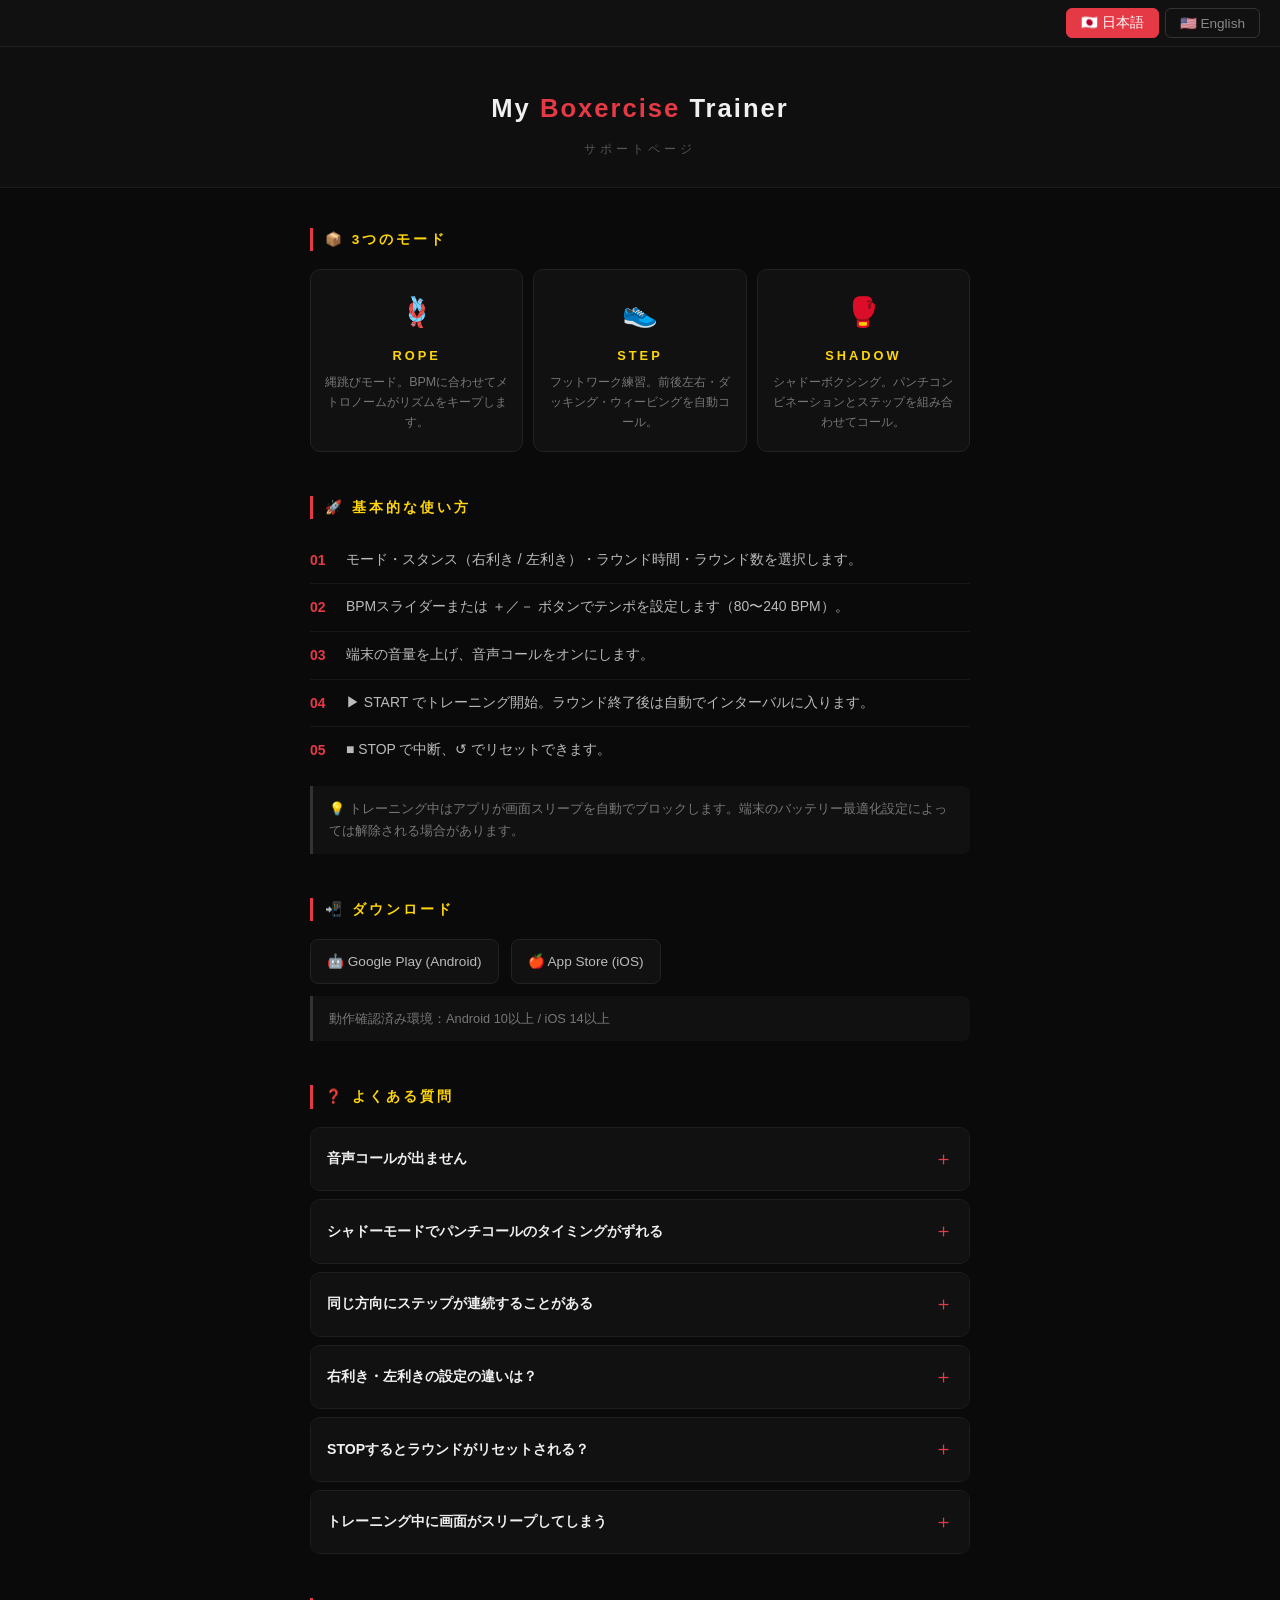
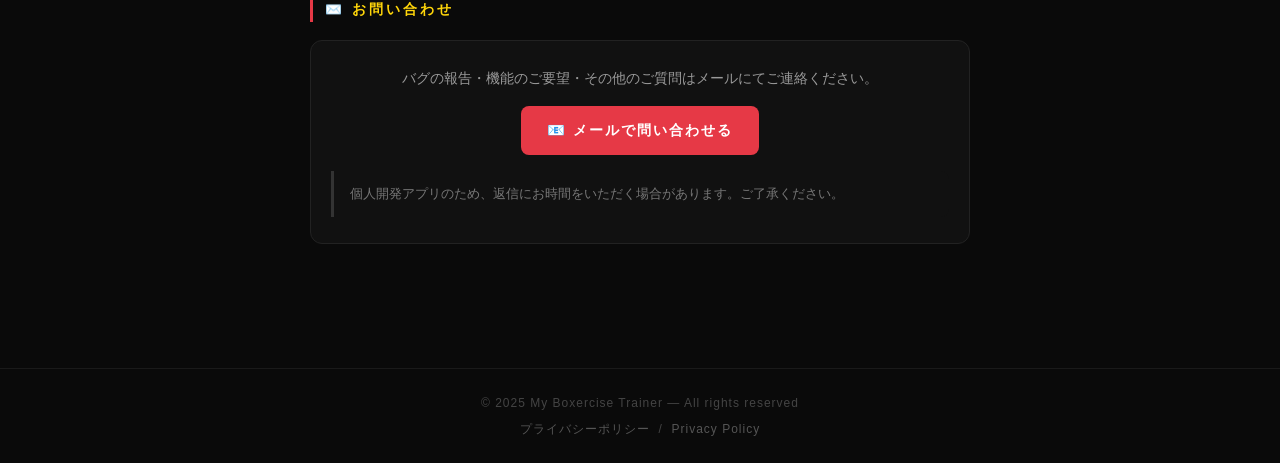
==== mbt/index.html @ f697223b "2nd" ====
<!DOCTYPE html>
<html lang="ja">
<head>
<meta charset="UTF-8">
<meta name="viewport" content="width=device-width, initial-scale=1.0">
<title>My Boxercise Trainer — サポート / Support</title>
<style>
* { margin: 0; padding: 0; box-sizing: border-box; }

body {
  background: #0a0a0a;
  color: #f0f0f0;
  font-family: -apple-system, BlinkMacSystemFont, 'Segoe UI', 'Helvetica Neue', Arial, sans-serif;
  min-height: 100vh;
  line-height: 1.7;
}

.lang-bar {
  background: #111;
  border-bottom: 1px solid #222;
  display: flex;
  justify-content: flex-end;
  padding: 8px 20px;
  gap: 6px;
}
.lang-btn {
  background: none;
  border: 1px solid #333;
  border-radius: 6px;
  color: #888;
  font-size: 0.85rem;
  padding: 5px 14px;
  cursor: pointer;
}
.lang-btn.active { background: #e63946; border-color: #e63946; color: #fff; }

header {
  padding: 40px 20px 28px;
  text-align: center;
  border-bottom: 1px solid #1a1a1a;
  background: #0f0f0f;
}
.logo { font-size: 1.6rem; font-weight: 900; letter-spacing: 2px; color: #f0f0f0; }
.logo span { color: #e63946; }
.header-sub { font-size: 0.75rem; letter-spacing: 4px; color: #555; margin-top: 8px; text-transform: uppercase; }

.container { max-width: 700px; margin: 0 auto; padding: 40px 20px 80px; }
.section { margin-bottom: 44px; }
.section-title {
  font-size: 0.85rem;
  font-weight: 700;
  letter-spacing: 3px;
  color: #ffd60a;
  text-transform: uppercase;
  border-left: 3px solid #e63946;
  padding-left: 12px;
  margin-bottom: 18px;
}

.mode-grid { display: grid; grid-template-columns: repeat(3,1fr); gap: 10px; }
@media(max-width:480px){ .mode-grid { grid-template-columns: 1fr; } }
.mode-card { background: #111; border: 1px solid #222; border-radius: 10px; padding: 18px 14px; text-align: center; }
.mode-icon { font-size: 1.8rem; margin-bottom: 8px; }
.mode-name { font-size: 0.8rem; font-weight: 700; letter-spacing: 3px; color: #ffd60a; margin-bottom: 6px; text-transform: uppercase; }
.mode-desc { font-size: 0.78rem; color: #777; line-height: 1.6; }

.step-list { list-style: none; }
.step-list li { display: flex; gap: 12px; padding: 11px 0; border-bottom: 1px solid #181818; font-size: 0.87rem; color: #bbb; }
.step-list li:last-child { border-bottom: none; }
.step-num { font-weight: 700; color: #e63946; flex-shrink: 0; width: 24px; padding-top: 1px; }

.note { background: #111; border-left: 3px solid #333; border-radius: 0 8px 8px 0; padding: 12px 16px; font-size: 0.8rem; color: #777; margin-top: 12px; line-height: 1.7; }

.badge-row { display: flex; gap: 12px; flex-wrap: wrap; margin-bottom: 12px; }
.badge {
  display: inline-flex;
  align-items: center;
  gap: 8px;
  background: #111;
  border: 1px solid #222;
  border-radius: 8px;
  padding: 10px 16px;
  font-size: 0.85rem;
  color: #bbb;
  text-decoration: none;
}
.badge:hover { border-color: #e63946; color: #fff; }

.faq-item { border: 1px solid #1e1e1e; border-radius: 10px; margin-bottom: 8px; overflow: hidden; }
.faq-q { padding: 15px 16px; cursor: pointer; display: flex; justify-content: space-between; align-items: center; background: #111; user-select: none; gap: 12px; }
.faq-q:hover { background: #141414; }
.faq-q-text { font-weight: 600; font-size: 0.88rem; color: #f0f0f0; }
.faq-icon { font-size: 1.2rem; color: #e63946; flex-shrink: 0; transition: transform 0.2s; }
.faq-item.open .faq-icon { transform: rotate(45deg); }
.faq-a { display: none; padding: 14px 16px 16px; background: #0d0d0d; font-size: 0.85rem; color: #999; border-top: 1px solid #1e1e1e; line-height: 1.8; }
.faq-item.open .faq-a { display: block; }

.contact-box { background: #111; border: 1px solid #222; border-radius: 12px; padding: 26px 20px; text-align: center; }
.contact-box p { color: #999; font-size: 0.88rem; margin-bottom: 16px; }
.contact-link { display: inline-block; background: #e63946; color: #fff; text-decoration: none; font-weight: 700; font-size: 0.9rem; letter-spacing: 2px; padding: 12px 26px; border-radius: 8px; }
.contact-link:hover { background: #ff4757; }

footer { border-top: 1px solid #1a1a1a; padding: 24px; text-align: center; color: #444; font-size: 0.75rem; letter-spacing: 1px; }
footer a { color: #555; text-decoration: none; }
footer a:hover { color: #ffd60a; }

.content { display: none; }
.content.active { display: block; }
</style>
</head>
<body>

<div class="lang-bar">
  <button class="lang-btn active" onclick="setLang('ja')">🇯🇵 日本語</button>
  <button class="lang-btn" onclick="setLang('en')">🇺🇸 English</button>
</div>

<header>
  <div class="logo">My <span>Boxercise</span> Trainer</div>
  <div class="header-sub" id="headerSub">サポートページ</div>
</header>

<!-- ======== 日本語 ======== -->
<div id="content-ja" class="content active">
<div class="container">

  <div class="section">
    <div class="section-title">📦 3つのモード</div>
    <div class="mode-grid">
      <div class="mode-card">
        <div class="mode-icon">🪢</div>
        <div class="mode-name">ROPE</div>
        <div class="mode-desc">縄跳びモード。BPMに合わせてメトロノームがリズムをキープします。</div>
      </div>
      <div class="mode-card">
        <div class="mode-icon">👟</div>
        <div class="mode-name">STEP</div>
        <div class="mode-desc">フットワーク練習。前後左右・ダッキング・ウィービングを自動コール。</div>
      </div>
      <div class="mode-card">
        <div class="mode-icon">🥊</div>
        <div class="mode-name">SHADOW</div>
        <div class="mode-desc">シャドーボクシング。パンチコンビネーションとステップを組み合わせてコール。</div>
      </div>
    </div>
  </div>

  <div class="section">
    <div class="section-title">🚀 基本的な使い方</div>
    <ul class="step-list">
      <li><span class="step-num">01</span><span>モード・スタンス（右利き / 左利き）・ラウンド時間・ラウンド数を選択します。</span></li>
      <li><span class="step-num">02</span><span>BPMスライダーまたは ＋／－ ボタンでテンポを設定します（80〜240 BPM）。</span></li>
      <li><span class="step-num">03</span><span>端末の音量を上げ、音声コールをオンにします。</span></li>
      <li><span class="step-num">04</span><span>▶ START でトレーニング開始。ラウンド終了後は自動でインターバルに入ります。</span></li>
      <li><span class="step-num">05</span><span>■ STOP で中断、↺ でリセットできます。</span></li>
    </ul>
    <div class="note">💡 トレーニング中はアプリが画面スリープを自動でブロックします。端末のバッテリー最適化設定によっては解除される場合があります。</div>
  </div>

  <div class="section">
    <div class="section-title">📲 ダウンロード</div>
    <div class="badge-row">
      <a href="#" class="badge">🤖 Google Play (Android)</a>
      <a href="#" class="badge">🍎 App Store (iOS)</a>
    </div>
    <div class="note">動作確認済み環境：Android 10以上 / iOS 14以上</div>
  </div>

  <div class="section">
    <div class="section-title">❓ よくある質問</div>

    <div class="faq-item">
      <div class="faq-q" onclick="toggleFaq(this)">
        <span class="faq-q-text">音声コールが出ません</span>
        <span class="faq-icon">＋</span>
      </div>
      <div class="faq-a">端末のメディア音量がミュートになっていないか確認してください。マナーモード・サイレントモードでも音が出なくなる場合があります。Bluetoothイヤホンやスピーカーに接続している場合は、そちらから音が出ていることがあります。</div>
    </div>

    <div class="faq-item">
      <div class="faq-q" onclick="toggleFaq(this)">
        <span class="faq-q-text">シャドーモードでパンチコールのタイミングがずれる</span>
        <span class="faq-icon">＋</span>
      </div>
      <div class="faq-a">コールのタイミングはBPMと連動しています。BPMが高すぎると音声の読み上げが追いつかない場合があります。120〜160 BPM での使用を推奨します。</div>
    </div>

    <div class="faq-item">
      <div class="faq-q" onclick="toggleFaq(this)">
        <span class="faq-q-text">同じ方向にステップが連続することがある</span>
        <span class="faq-icon">＋</span>
      </div>
      <div class="faq-a">アプリは内部で位置カウンターを管理しており、同方向への連続移動を抑制しています。ただし「バック×2 → フロント」のような意図的なコンビネーションは出力されます。実際のボクシングトレーニングで使われるフットワークパターンです。</div>
    </div>

    <div class="faq-item">
      <div class="faq-q" onclick="toggleFaq(this)">
        <span class="faq-q-text">右利き・左利きの設定の違いは？</span>
        <span class="faq-icon">＋</span>
      </div>
      <div class="faq-a">右利き（オーソドックス）は左手がジャブ・右手がストレートのスタンスです。左利き（サウスポー）に設定すると、フック・ボディなどの左右表記が反転し、サウスポースタンスに合ったコールになります。</div>
    </div>

    <div class="faq-item">
      <div class="faq-q" onclick="toggleFaq(this)">
        <span class="faq-q-text">STOPするとラウンドがリセットされる？</span>
        <span class="faq-icon">＋</span>
      </div>
      <div class="faq-a">はい。■ STOP または ↺ を押すとセッション全体がリセットされ、ラウンド1に戻ります。途中再開は現バージョンでは未対応です。</div>
    </div>

    <div class="faq-item">
      <div class="faq-q" onclick="toggleFaq(this)">
        <span class="faq-q-text">トレーニング中に画面がスリープしてしまう</span>
        <span class="faq-icon">＋</span>
      </div>
      <div class="faq-a">アプリはトレーニング中に画面スリープを自動でブロックします。それでも発生する場合は、端末の「バッテリー最適化」設定でこのアプリを除外してください（設定 → バッテリー → バッテリー最適化）。</div>
    </div>

  </div>

  <div class="section">
    <div class="section-title">✉️ お問い合わせ</div>
    <div class="contact-box">
      <p>バグの報告・機能のご要望・その他のご質問はメールにてご連絡ください。</p>
      <a href="mailto:support@example.com" class="contact-link">📧 メールで問い合わせる</a>
      <div class="note" style="margin-top:16px; text-align:left;">個人開発アプリのため、返信にお時間をいただく場合があります。ご了承ください。</div>
    </div>
  </div>

</div>
</div>

<!-- ======== ENGLISH ======== -->
<div id="content-en" class="content">
<div class="container">

  <div class="section">
    <div class="section-title">📦 Three Modes</div>
    <div class="mode-grid">
      <div class="mode-card">
        <div class="mode-icon">🪢</div>
        <div class="mode-name">ROPE</div>
        <div class="mode-desc">Jump rope mode. A metronome keeps your rhythm at your chosen BPM.</div>
      </div>
      <div class="mode-card">
        <div class="mode-icon">👟</div>
        <div class="mode-name">STEP</div>
        <div class="mode-desc">Footwork drill. Auto-calls front/back/side steps, ducks, and weaves.</div>
      </div>
      <div class="mode-card">
        <div class="mode-icon">🥊</div>
        <div class="mode-name">SHADOW</div>
        <div class="mode-desc">Shadow boxing. Combines punch combinations with footwork calls.</div>
      </div>
    </div>
  </div>

  <div class="section">
    <div class="section-title">🚀 How to Use</div>
    <ul class="step-list">
      <li><span class="step-num">01</span><span>Select your mode, stance (orthodox / southpaw), round duration, and number of rounds.</span></li>
      <li><span class="step-num">02</span><span>Set your tempo with the BPM slider or ＋ / － buttons (80–240 BPM).</span></li>
      <li><span class="step-num">03</span><span>Turn up your device volume and enable voice calls.</span></li>
      <li><span class="step-num">04</span><span>Press ▶ START to begin. A rest interval starts automatically after each round.</span></li>
      <li><span class="step-num">05</span><span>Use ■ STOP to pause or ↺ to fully reset the session.</span></li>
    </ul>
    <div class="note">💡 The app automatically prevents your screen from sleeping during training. If it still turns off, exclude this app from battery optimization in your device settings.</div>
  </div>

  <div class="section">
    <div class="section-title">📲 Download</div>
    <div class="badge-row">
      <a href="#" class="badge">🤖 Google Play (Android)</a>
      <a href="#" class="badge">🍎 App Store (iOS)</a>
    </div>
    <div class="note">Requires Android 10+ / iOS 14+</div>
  </div>

  <div class="section">
    <div class="section-title">❓ FAQ</div>

    <div class="faq-item">
      <div class="faq-q" onclick="toggleFaq(this)">
        <span class="faq-q-text">No voice calls are coming out</span>
        <span class="faq-icon">＋</span>
      </div>
      <div class="faq-a">Check that your device's media volume is not muted. Silent or Do Not Disturb mode may also suppress audio. If connected to Bluetooth headphones or a speaker, audio may be routing there instead.</div>
    </div>

    <div class="faq-item">
      <div class="faq-q" onclick="toggleFaq(this)">
        <span class="faq-q-text">Punch call timing feels off in Shadow mode</span>
        <span class="faq-icon">＋</span>
      </div>
      <div class="faq-a">Call timing is synced to BPM. If the BPM is too high, the text-to-speech engine may not keep up. We recommend staying in the 120–160 BPM range.</div>
    </div>

    <div class="faq-item">
      <div class="faq-q" onclick="toggleFaq(this)">
        <span class="faq-q-text">I occasionally get two steps in the same direction</span>
        <span class="faq-icon">＋</span>
      </div>
      <div class="faq-a">The app tracks your position and suppresses consecutive same-direction steps. However, intentional patterns like double-back → front are by design — this mirrors real boxing footwork training.</div>
    </div>

    <div class="faq-item">
      <div class="faq-q" onclick="toggleFaq(this)">
        <span class="faq-q-text">What's the difference between Orthodox and Southpaw?</span>
        <span class="faq-icon">＋</span>
      </div>
      <div class="faq-a">Orthodox means your left hand leads (jab) and your right hand throws the straight. Southpaw flips this. Selecting Southpaw also reverses the left/right labeling for hooks, body shots, and uppercuts.</div>
    </div>

    <div class="faq-item">
      <div class="faq-q" onclick="toggleFaq(this)">
        <span class="faq-q-text">Does STOP reset my round count?</span>
        <span class="faq-icon">＋</span>
      </div>
      <div class="faq-a">Yes. Pressing ■ STOP or ↺ resets the entire session back to Round 1. Mid-session resume is not supported in the current version.</div>
    </div>

    <div class="faq-item">
      <div class="faq-q" onclick="toggleFaq(this)">
        <span class="faq-q-text">My screen keeps turning off during training</span>
        <span class="faq-icon">＋</span>
      </div>
      <div class="faq-a">The app automatically blocks the screen from sleeping during a session. If it still turns off, go to Settings → Battery → Battery Optimization and exclude this app.</div>
    </div>

  </div>

  <div class="section">
    <div class="section-title">✉️ Contact</div>
    <div class="contact-box">
      <p>For bug reports, feature requests, or general questions, please reach out by email.</p>
      <a href="mailto:support@example.com" class="contact-link">📧 Send a message</a>
      <div class="note" style="margin-top:16px; text-align:left;">This is an indie app maintained by a solo developer. Response times may vary — thank you for your patience.</div>
    </div>
  </div>

</div>
</div>

<footer>
  <div style="margin-bottom:6px;">© 2025 My Boxercise Trainer — All rights reserved</div>
  <div><a href="#">プライバシーポリシー</a> &nbsp;/&nbsp; <a href="#">Privacy Policy</a></div>
</footer>

<script>
function setLang(lang) {
  document.getElementById('content-ja').classList.toggle('active', lang === 'ja');
  document.getElementById('content-en').classList.toggle('active', lang === 'en');
  document.querySelectorAll('.lang-btn').forEach(function(btn) {
    btn.classList.toggle('active', btn.textContent.indexOf(lang === 'ja' ? '日本語' : 'English') !== -1);
  });
  document.getElementById('headerSub').textContent = lang === 'ja' ? 'サポートページ' : 'Support';
  document.documentElement.lang = lang;
}

function toggleFaq(el) {
  el.parentElement.classList.toggle('open');
}
</script>

</body>
</html>
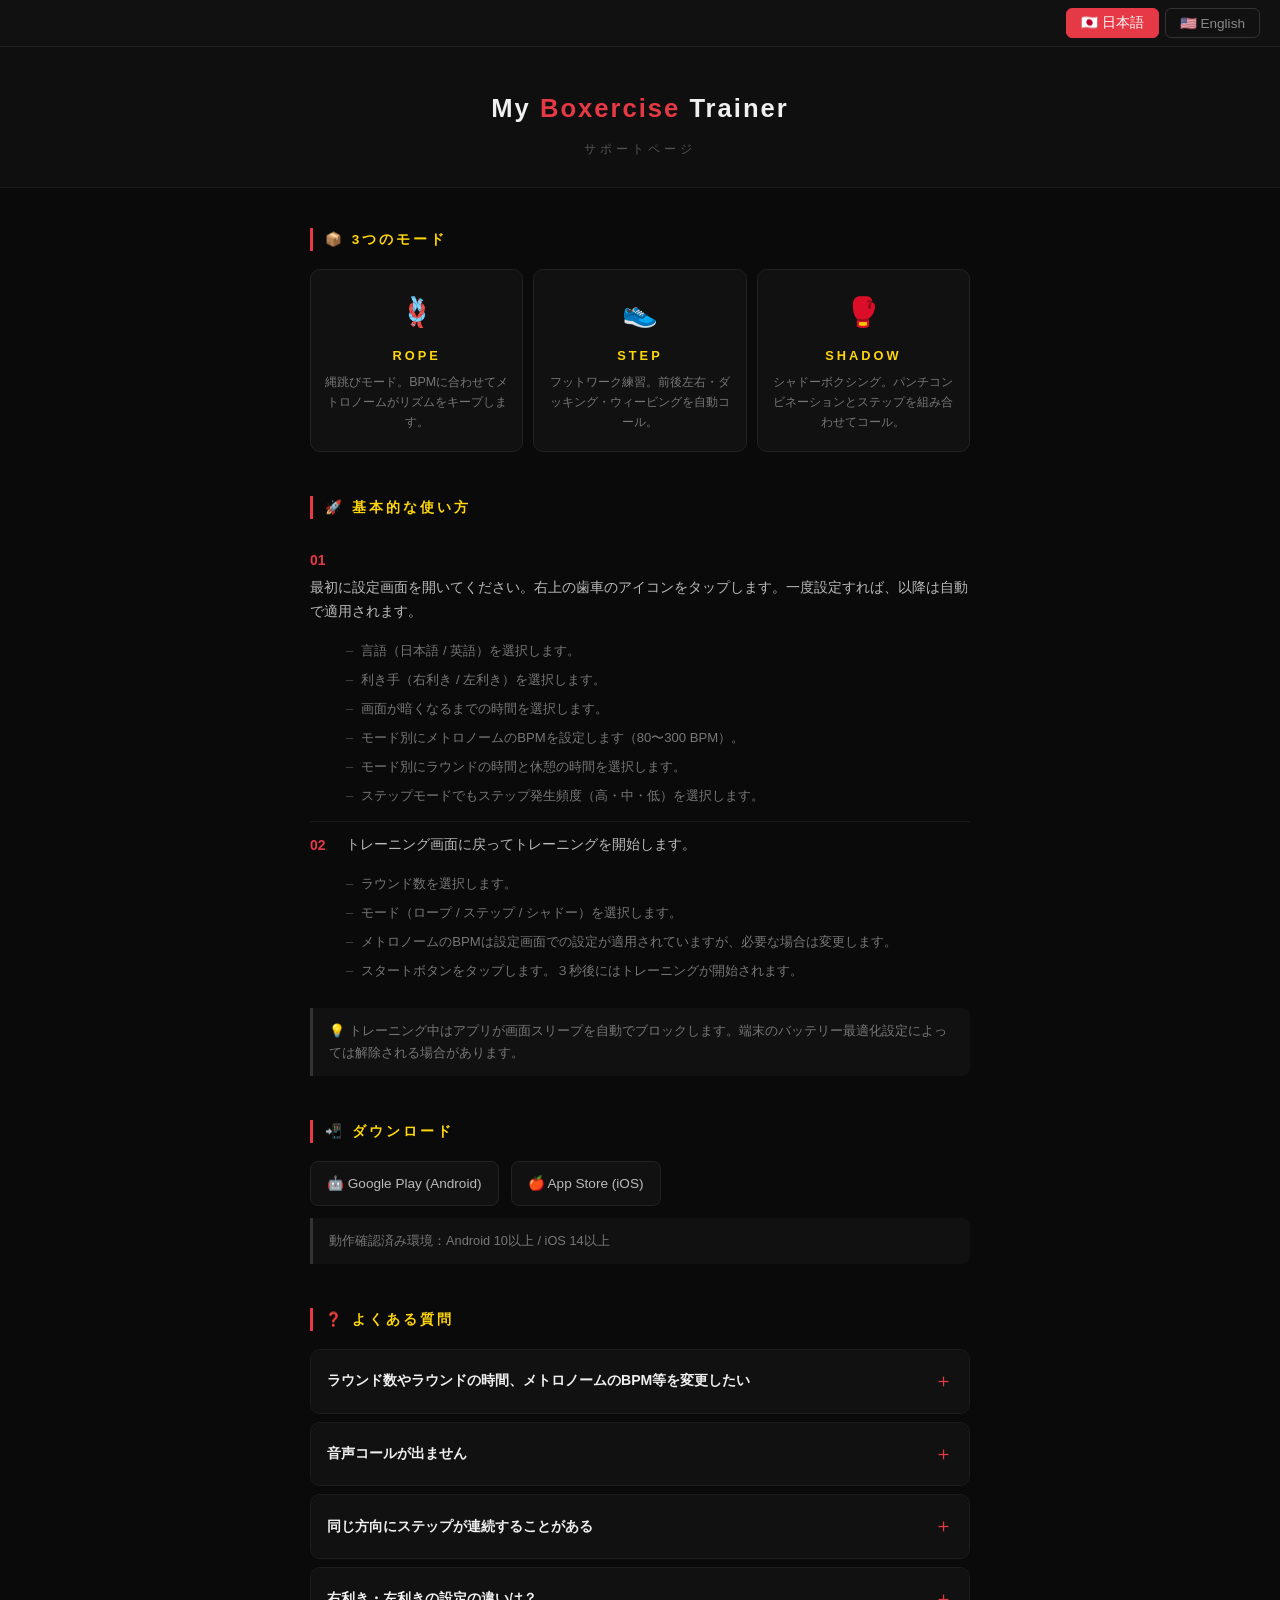
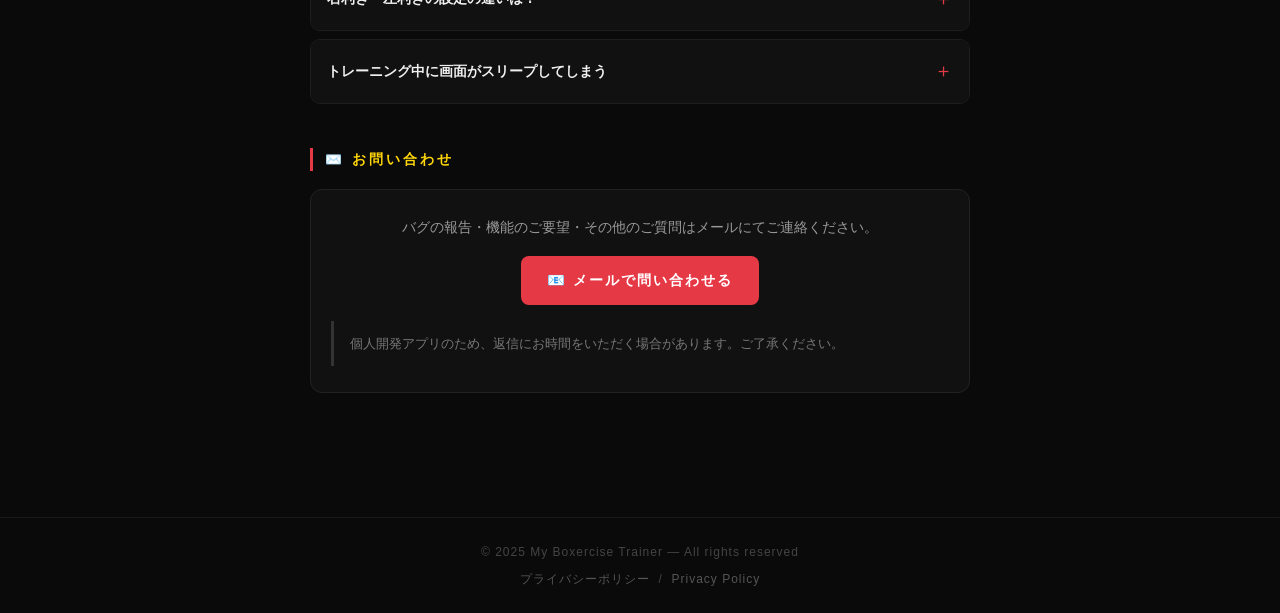
==== commit 35d6509b: "20260405_before_publish" ====
--- a/mbt/index.html
+++ b/mbt/index.html
@@ -4,109 +4,7 @@
 <meta charset="UTF-8">
 <meta name="viewport" content="width=device-width, initial-scale=1.0">
 <title>My Boxercise Trainer — サポート / Support</title>
-<style>
-* { margin: 0; padding: 0; box-sizing: border-box; }
-
-body {
-  background: #0a0a0a;
-  color: #f0f0f0;
-  font-family: -apple-system, BlinkMacSystemFont, 'Segoe UI', 'Helvetica Neue', Arial, sans-serif;
-  min-height: 100vh;
-  line-height: 1.7;
-}
-
-.lang-bar {
-  background: #111;
-  border-bottom: 1px solid #222;
-  display: flex;
-  justify-content: flex-end;
-  padding: 8px 20px;
-  gap: 6px;
-}
-.lang-btn {
-  background: none;
-  border: 1px solid #333;
-  border-radius: 6px;
-  color: #888;
-  font-size: 0.85rem;
-  padding: 5px 14px;
-  cursor: pointer;
-}
-.lang-btn.active { background: #e63946; border-color: #e63946; color: #fff; }
-
-header {
-  padding: 40px 20px 28px;
-  text-align: center;
-  border-bottom: 1px solid #1a1a1a;
-  background: #0f0f0f;
-}
-.logo { font-size: 1.6rem; font-weight: 900; letter-spacing: 2px; color: #f0f0f0; }
-.logo span { color: #e63946; }
-.header-sub { font-size: 0.75rem; letter-spacing: 4px; color: #555; margin-top: 8px; text-transform: uppercase; }
-
-.container { max-width: 700px; margin: 0 auto; padding: 40px 20px 80px; }
-.section { margin-bottom: 44px; }
-.section-title {
-  font-size: 0.85rem;
-  font-weight: 700;
-  letter-spacing: 3px;
-  color: #ffd60a;
-  text-transform: uppercase;
-  border-left: 3px solid #e63946;
-  padding-left: 12px;
-  margin-bottom: 18px;
-}
-
-.mode-grid { display: grid; grid-template-columns: repeat(3,1fr); gap: 10px; }
-@media(max-width:480px){ .mode-grid { grid-template-columns: 1fr; } }
-.mode-card { background: #111; border: 1px solid #222; border-radius: 10px; padding: 18px 14px; text-align: center; }
-.mode-icon { font-size: 1.8rem; margin-bottom: 8px; }
-.mode-name { font-size: 0.8rem; font-weight: 700; letter-spacing: 3px; color: #ffd60a; margin-bottom: 6px; text-transform: uppercase; }
-.mode-desc { font-size: 0.78rem; color: #777; line-height: 1.6; }
-
-.step-list { list-style: none; }
-.step-list li { display: flex; gap: 12px; padding: 11px 0; border-bottom: 1px solid #181818; font-size: 0.87rem; color: #bbb; }
-.step-list li:last-child { border-bottom: none; }
-.step-num { font-weight: 700; color: #e63946; flex-shrink: 0; width: 24px; padding-top: 1px; }
-
-.note { background: #111; border-left: 3px solid #333; border-radius: 0 8px 8px 0; padding: 12px 16px; font-size: 0.8rem; color: #777; margin-top: 12px; line-height: 1.7; }
-
-.badge-row { display: flex; gap: 12px; flex-wrap: wrap; margin-bottom: 12px; }
-.badge {
-  display: inline-flex;
-  align-items: center;
-  gap: 8px;
-  background: #111;
-  border: 1px solid #222;
-  border-radius: 8px;
-  padding: 10px 16px;
-  font-size: 0.85rem;
-  color: #bbb;
-  text-decoration: none;
-}
-.badge:hover { border-color: #e63946; color: #fff; }
-
-.faq-item { border: 1px solid #1e1e1e; border-radius: 10px; margin-bottom: 8px; overflow: hidden; }
-.faq-q { padding: 15px 16px; cursor: pointer; display: flex; justify-content: space-between; align-items: center; background: #111; user-select: none; gap: 12px; }
-.faq-q:hover { background: #141414; }
-.faq-q-text { font-weight: 600; font-size: 0.88rem; color: #f0f0f0; }
-.faq-icon { font-size: 1.2rem; color: #e63946; flex-shrink: 0; transition: transform 0.2s; }
-.faq-item.open .faq-icon { transform: rotate(45deg); }
-.faq-a { display: none; padding: 14px 16px 16px; background: #0d0d0d; font-size: 0.85rem; color: #999; border-top: 1px solid #1e1e1e; line-height: 1.8; }
-.faq-item.open .faq-a { display: block; }
-
-.contact-box { background: #111; border: 1px solid #222; border-radius: 12px; padding: 26px 20px; text-align: center; }
-.contact-box p { color: #999; font-size: 0.88rem; margin-bottom: 16px; }
-.contact-link { display: inline-block; background: #e63946; color: #fff; text-decoration: none; font-weight: 700; font-size: 0.9rem; letter-spacing: 2px; padding: 12px 26px; border-radius: 8px; }
-.contact-link:hover { background: #ff4757; }
-
-footer { border-top: 1px solid #1a1a1a; padding: 24px; text-align: center; color: #444; font-size: 0.75rem; letter-spacing: 1px; }
-footer a { color: #555; text-decoration: none; }
-footer a:hover { color: #ffd60a; }
-
-.content { display: none; }
-.content.active { display: block; }
-</style>
+<link rel="stylesheet" href="style.css">
 </head>
 <body>
 
@@ -148,11 +46,26 @@
   <div class="section">
     <div class="section-title">🚀 基本的な使い方</div>
     <ul class="step-list">
-      <li><span class="step-num">01</span><span>モード・スタンス（右利き / 左利き）・ラウンド時間・ラウンド数を選択します。</span></li>
-      <li><span class="step-num">02</span><span>BPMスライダーまたは ＋／－ ボタンでテンポを設定します（80〜240 BPM）。</span></li>
-      <li><span class="step-num">03</span><span>端末の音量を上げ、音声コールをオンにします。</span></li>
-      <li><span class="step-num">04</span><span>▶ START でトレーニング開始。ラウンド終了後は自動でインターバルに入ります。</span></li>
-      <li><span class="step-num">05</span><span>■ STOP で中断、↺ でリセットできます。</span></li>
+      <li>
+        <span class="step-num">01</span><span>最初に設定画面を開いてください。右上の歯車のアイコンをタップします。一度設定すれば、以降は自動で適用されます。</span>
+        <ul class="sub-list">
+          <li>言語（日本語 / 英語）を選択します。</li>
+          <li>利き手（右利き / 左利き）を選択します。</li>
+          <li>画面が暗くなるまでの時間を選択します。</li>
+          <li>モード別にメトロノームのBPMを設定します（80〜300 BPM）。</li>
+          <li>モード別にラウンドの時間と休憩の時間を選択します。</li>
+          <li>ステップモードでもステップ発生頻度（高・中・低）を選択します。</li>
+        </ul>
+      </li>
+      <li>
+        <span class="step-num">02</span><span>トレーニング画面に戻ってトレーニングを開始します。</span>
+        <ul class="sub-list">
+          <li>ラウンド数を選択します。</li>
+          <li>モード（ロープ / ステップ / シャドー）を選択します。</li>
+          <li>メトロノームのBPMは設定画面での設定が適用されていますが、必要な場合は変更します。</li>
+          <li>スタートボタンをタップします。３秒後にはトレーニングが開始されます。</li>
+        </ul>
+      </li>
     </ul>
     <div class="note">💡 トレーニング中はアプリが画面スリープを自動でブロックします。端末のバッテリー最適化設定によっては解除される場合があります。</div>
   </div>
@@ -171,6 +84,14 @@
 
     <div class="faq-item">
       <div class="faq-q" onclick="toggleFaq(this)">
+        <span class="faq-q-text">ラウンド数やラウンドの時間、メトロノームのBPM等を変更したい</span>
+        <span class="faq-icon">＋</span>
+      </div>
+      <div class="faq-a">設定画面で変更できます。右上の設定ボタンからアクセスできます。</div>
+    </div>
+
+    <div class="faq-item">
+      <div class="faq-q" onclick="toggleFaq(this)">
         <span class="faq-q-text">音声コールが出ません</span>
         <span class="faq-icon">＋</span>
       </div>
@@ -179,18 +100,10 @@
 
     <div class="faq-item">
       <div class="faq-q" onclick="toggleFaq(this)">
-        <span class="faq-q-text">シャドーモードでパンチコールのタイミングがずれる</span>
-        <span class="faq-icon">＋</span>
-      </div>
-      <div class="faq-a">コールのタイミングはBPMと連動しています。BPMが高すぎると音声の読み上げが追いつかない場合があります。120〜160 BPM での使用を推奨します。</div>
-    </div>
-
-    <div class="faq-item">
-      <div class="faq-q" onclick="toggleFaq(this)">
         <span class="faq-q-text">同じ方向にステップが連続することがある</span>
         <span class="faq-icon">＋</span>
       </div>
-      <div class="faq-a">アプリは内部で位置カウンターを管理しており、同方向への連続移動を抑制しています。ただし「バック×2 → フロント」のような意図的なコンビネーションは出力されます。実際のボクシングトレーニングで使われるフットワークパターンです。</div>
+      <div class="faq-a">アプリは内部で位置カウンターを管理しており、同方向への連続移動を抑制しています。</div>
     </div>
 
     <div class="faq-item">
@@ -199,14 +112,6 @@
         <span class="faq-icon">＋</span>
       </div>
       <div class="faq-a">右利き（オーソドックス）は左手がジャブ・右手がストレートのスタンスです。左利き（サウスポー）に設定すると、フック・ボディなどの左右表記が反転し、サウスポースタンスに合ったコールになります。</div>
-    </div>
-
-    <div class="faq-item">
-      <div class="faq-q" onclick="toggleFaq(this)">
-        <span class="faq-q-text">STOPするとラウンドがリセットされる？</span>
-        <span class="faq-icon">＋</span>
-      </div>
-      <div class="faq-a">はい。■ STOP または ↺ を押すとセッション全体がリセットされ、ラウンド1に戻ります。途中再開は現バージョンでは未対応です。</div>
     </div>
 
     <div class="faq-item">
--- a/mbt/style.css
+++ b/mbt/style.css
@@ -0,0 +1,115 @@
+* { margin: 0; padding: 0; box-sizing: border-box; }
+
+body {
+  background: #0a0a0a;
+  color: #f0f0f0;
+  font-family: -apple-system, BlinkMacSystemFont, 'Segoe UI', 'Helvetica Neue', Arial, sans-serif;
+  min-height: 100vh;
+  line-height: 1.7;
+}
+
+.lang-bar {
+  background: #111;
+  border-bottom: 1px solid #222;
+  display: flex;
+  justify-content: flex-end;
+  padding: 8px 20px;
+  gap: 6px;
+}
+
+.lang-btn {
+  background: none;
+  border: 1px solid #333;
+  border-radius: 6px;
+  color: #888;
+  font-size: 0.85rem;
+  padding: 5px 14px;
+  cursor: pointer;
+}
+
+.lang-btn.active { background: #e63946; border-color: #e63946; color: #fff; }
+
+header {
+  padding: 40px 20px 28px;
+  text-align: center;
+  border-bottom: 1px solid #1a1a1a;
+  background: #0f0f0f;
+}
+
+.logo { font-size: 1.6rem; font-weight: 900; letter-spacing: 2px; color: #f0f0f0; }
+.logo span { color: #e63946; }
+.header-sub { font-size: 0.75rem; letter-spacing: 4px; color: #555; margin-top: 8px; text-transform: uppercase; }
+
+.container { max-width: 700px; margin: 0 auto; padding: 40px 20px 80px; }
+.section { margin-bottom: 44px; }
+
+.section-title {
+  font-size: 0.85rem;
+  font-weight: 700;
+  letter-spacing: 3px;
+  color: #ffd60a;
+  text-transform: uppercase;
+  border-left: 3px solid #e63946;
+  padding-left: 12px;
+  margin-bottom: 18px;
+}
+
+.mode-grid { display: grid; grid-template-columns: repeat(3,1fr); gap: 10px; }
+
+@media (max-width: 480px) {
+  .mode-grid { grid-template-columns: 1fr; }
+}
+
+.mode-card { background: #111; border: 1px solid #222; border-radius: 10px; padding: 18px 14px; text-align: center; }
+.mode-icon { font-size: 1.8rem; margin-bottom: 8px; }
+.mode-name { font-size: 0.8rem; font-weight: 700; letter-spacing: 3px; color: #ffd60a; margin-bottom: 6px; text-transform: uppercase; }
+.mode-desc { font-size: 0.78rem; color: #777; line-height: 1.6; }
+
+.step-list { list-style: none; }
+.step-list > li { display: flex; flex-wrap: wrap; gap: 4px 12px; padding: 11px 0; border-bottom: 1px solid #181818; font-size: 0.87rem; color: #bbb; }
+.step-list > li:last-child { border-bottom: none; }
+.step-num { font-weight: 700; color: #e63946; flex-shrink: 0; width: 24px; padding-top: 1px; }
+
+.sub-list { list-style: none; width: 100%; margin-top: 8px; padding-left: 36px; }
+.sub-list li { font-size: 0.82rem; color: #777; padding: 4px 0; line-height: 1.6; }
+.sub-list li::before { content: '–'; color: #444; margin-right: 8px; }
+
+.note { background: #111; border-left: 3px solid #333; border-radius: 0 8px 8px 0; padding: 12px 16px; font-size: 0.8rem; color: #777; margin-top: 12px; line-height: 1.7; }
+
+.badge-row { display: flex; gap: 12px; flex-wrap: wrap; margin-bottom: 12px; }
+
+.badge {
+  display: inline-flex;
+  align-items: center;
+  gap: 8px;
+  background: #111;
+  border: 1px solid #222;
+  border-radius: 8px;
+  padding: 10px 16px;
+  font-size: 0.85rem;
+  color: #bbb;
+  text-decoration: none;
+}
+
+.badge:hover { border-color: #e63946; color: #fff; }
+
+.faq-item { border: 1px solid #1e1e1e; border-radius: 10px; margin-bottom: 8px; overflow: hidden; }
+.faq-q { padding: 15px 16px; cursor: pointer; display: flex; justify-content: space-between; align-items: center; background: #111; user-select: none; gap: 12px; }
+.faq-q:hover { background: #141414; }
+.faq-q-text { font-weight: 600; font-size: 0.88rem; color: #f0f0f0; }
+.faq-icon { font-size: 1.2rem; color: #e63946; flex-shrink: 0; transition: transform 0.2s; }
+.faq-item.open .faq-icon { transform: rotate(45deg); }
+.faq-a { display: none; padding: 14px 16px 16px; background: #0d0d0d; font-size: 0.85rem; color: #999; border-top: 1px solid #1e1e1e; line-height: 1.8; }
+.faq-item.open .faq-a { display: block; }
+
+.contact-box { background: #111; border: 1px solid #222; border-radius: 12px; padding: 26px 20px; text-align: center; }
+.contact-box p { color: #999; font-size: 0.88rem; margin-bottom: 16px; }
+.contact-link { display: inline-block; background: #e63946; color: #fff; text-decoration: none; font-weight: 700; font-size: 0.9rem; letter-spacing: 2px; padding: 12px 26px; border-radius: 8px; }
+.contact-link:hover { background: #ff4757; }
+
+footer { border-top: 1px solid #1a1a1a; padding: 24px; text-align: center; color: #444; font-size: 0.75rem; letter-spacing: 1px; }
+footer a { color: #555; text-decoration: none; }
+footer a:hover { color: #ffd60a; }
+
+.content { display: none; }
+.content.active { display: block; }
